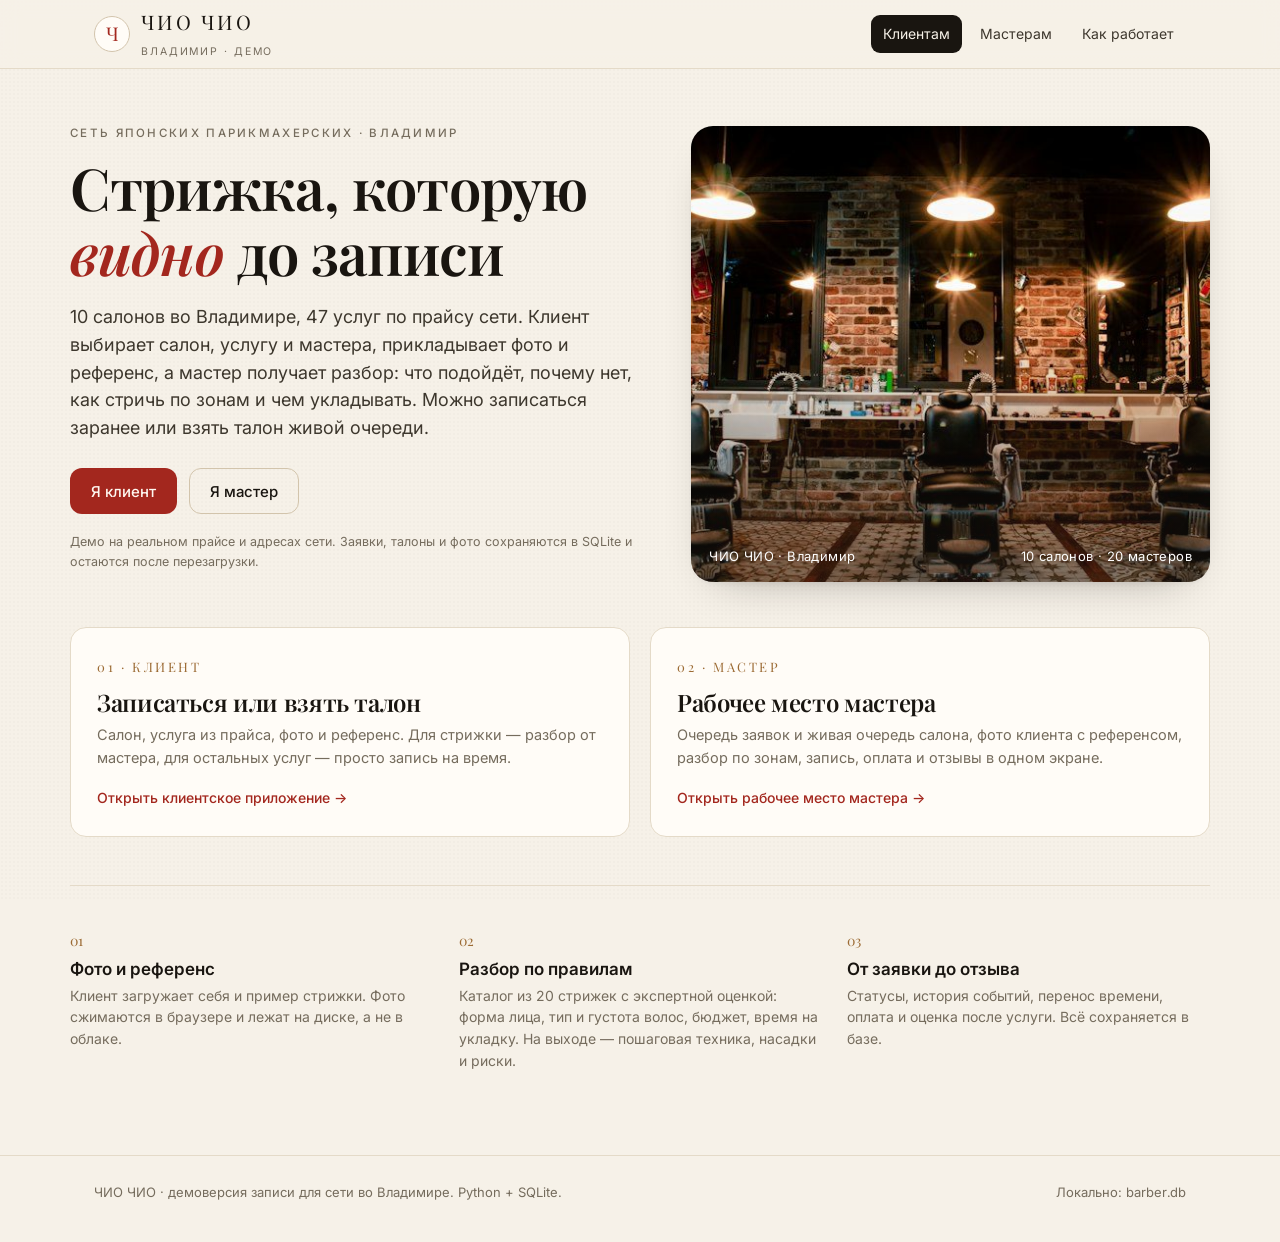
==== index.html @ 3b0bf1e8 "ЧИО ЧИО: статическое демо для GitHub Pages" ====
<!DOCTYPE html>
<html lang="ru">
<head>
<meta charset="utf-8">
<meta name="viewport" content="width=device-width, initial-scale=1">
<title>ЧИО ЧИО Владимир — запись и разбор стрижки</title>
<link rel="preconnect" href="https://fonts.googleapis.com">
<link rel="preconnect" href="https://fonts.gstatic.com" crossorigin>
<link href="https://fonts.googleapis.com/css2?family=Inter:wght@300;400;500;600&family=Playfair+Display:ital,wght@0,500;0,600;1,500&display=swap" rel="stylesheet">
<link rel="stylesheet" href="/app.css">
</head>
<body>

<header class="topbar">
  <div class="wrap topbar-in">
    <a class="brand" href="/">
      <span class="brand-mark">Ч</span>
      <span>
        <span class="brand-name">ЧИО ЧИО</span><br>
        <span class="brand-sub">Владимир · демо</span>
      </span>
    </a>
    <nav class="nav">
      <a href="/" class="active">Клиентам</a>
      <a href="/master.html">Мастерам</a>
      <a href="#how">Как работает</a>
    </nav>
  </div>
</header>

<main>
  <section class="wrap hero">
    <div class="hero-grid">
      <div>
        <div class="eyebrow">сеть японских парикмахерских · Владимир</div>
        <h1>Стрижка, которую <em>видно</em> до записи</h1>
        <p class="lead">10 салонов во Владимире, 47 услуг по прайсу сети. Клиент выбирает салон,
          услугу и мастера, прикладывает фото и референс, а мастер получает разбор: что подойдёт,
          почему нет, как стричь по зонам и чем укладывать. Можно записаться заранее или взять
          талон живой очереди.</p>
        <div class="row" style="margin-top:26px">
          <a class="btn btn-primary" href="/client.html">Я клиент</a>
          <a class="btn btn-ghost" href="/master.html">Я мастер</a>
        </div>
        <p class="tiny muted" style="margin-top:18px">Демо на реальном прайсе и адресах сети. Заявки, талоны
          и фото сохраняются в SQLite и остаются после перезагрузки.</p>
      </div>
      <figure class="hero-figure" style="margin:0">
        <img src="/img/hero_salon.jpg" alt="Зал барбершопа">
        <figcaption class="hero-caption"><span>ЧИО ЧИО · Владимир</span><span>10 салонов · 20 мастеров</span></figcaption>
      </figure>
    </div>

    <div class="role-grid" style="margin-top:44px">
      <a class="role-card" href="/client.html">
        <span class="num">01 · КЛИЕНТ</span>
        <h3>Записаться или взять талон</h3>
        <p>Салон, услуга из прайса, фото и референс. Для стрижки — разбор от мастера,
          для остальных услуг — просто запись на время.</p>
        <span class="go">Открыть клиентское приложение →</span>
      </a>
      <a class="role-card" href="/master.html">
        <span class="num">02 · МАСТЕР</span>
        <h3>Рабочее место мастера</h3>
        <p>Очередь заявок и живая очередь салона, фото клиента с референсом, разбор по зонам,
          запись, оплата и отзывы в одном экране.</p>
        <span class="go">Открыть рабочее место мастера →</span>
      </a>
    </div>

    <div class="feature-row" id="how">
      <div class="feature">
        <div class="idx">01</div>
        <h4>Фото и референс</h4>
        <p>Клиент загружает себя и пример стрижки. Фото сжимаются в браузере и лежат на диске,
          а не в облаке.</p>
      </div>
      <div class="feature">
        <div class="idx">02</div>
        <h4>Разбор по правилам</h4>
        <p>Каталог из 20 стрижек с экспертной оценкой: форма лица, тип и густота волос, бюджет,
          время на укладку. На выходе — пошаговая техника, насадки и риски.</p>
      </div>
      <div class="feature">
        <div class="idx">03</div>
        <h4>От заявки до отзыва</h4>
        <p>Статусы, история событий, перенос времени, оплата и оценка после услуги. Всё сохраняется
          в базе.</p>
      </div>
    </div>
  </section>
</main>

<footer class="site">
  <div class="wrap row between">
    <span>ЧИО ЧИО · демоверсия записи для сети во Владимире. Python + SQLite.</span>
    <span>Локально: <span class="mono">barber.db</span></span>
  </div>
</footer>

</body>
</html>
---- app.css ----
/* ГРАНИ — общая дизайн-система демо: тёплая бумага, чернила, медь */

:root {
  --paper: #f6f1e8;
  --paper-2: #efe7d9;
  --surface: #fffcf7;
  --surface-2: #fbf6ed;
  --ink: #191510;
  --ink-2: #3d372d;
  --muted: #756c5d;
  --line: #e4dac8;
  --line-2: #d2c4ac;
  --copper: #a3271e;
  --copper-2: #c0392b;
  --copper-soft: #f8e5e2;
  --brass: #9c6b34;
  --ok: #2c6140;
  --ok-soft: #e3ede4;
  --warn: #7a5300;
  --warn-soft: #f6ebd3;
  --bad: #8a2e2a;
  --bad-soft: #f6e0dd;
  --shadow-sm: 0 1px 2px rgba(25, 21, 16, 0.05);
  --shadow: 0 2px 4px rgba(25, 21, 16, 0.04), 0 18px 44px -28px rgba(25, 21, 16, 0.45);
  --r: 16px;
  --r-sm: 10px;
  --font: "Inter", -apple-system, BlinkMacSystemFont, "Segoe UI", sans-serif;
  --display: "Playfair Display", Georgia, "Times New Roman", serif;
}

*, *::before, *::after { box-sizing: border-box; }

html { -webkit-text-size-adjust: 100%; }

body {
  margin: 0;
  background: var(--paper);
  color: var(--ink);
  font-family: var(--font);
  font-size: 16px;
  line-height: 1.55;
  -webkit-font-smoothing: antialiased;
}

body::before {
  content: "";
  position: fixed;
  inset: 0;
  pointer-events: none;
  z-index: 0;
  opacity: 0.5;
  background-image: radial-gradient(rgba(25, 21, 16, 0.035) 1px, transparent 1px);
  background-size: 4px 4px;
}

main, header, footer, aside { position: relative; z-index: 1; }

img { max-width: 100%; display: block; }

svg { width: 18px; height: 18px; flex: none; }

a { color: var(--copper); text-decoration-thickness: 1px; text-underline-offset: 3px; }

h1, h2, h3, h4 {
  font-family: var(--display);
  font-weight: 600;
  letter-spacing: -0.015em;
  line-height: 1.12;
  margin: 0 0 0.5em;
}

h1 { font-size: clamp(34px, 5vw, 58px); }
h2 { font-size: clamp(26px, 3vw, 34px); }
h3 { font-size: 21px; }
h4 { font-size: 17px; font-family: var(--font); font-weight: 600; letter-spacing: 0; }

p { margin: 0 0 1em; }

.lead { font-size: 18px; color: var(--ink-2); max-width: 56ch; }
.muted { color: var(--muted); }
.small { font-size: 14px; }
.tiny { font-size: 12.5px; }
.mono { font-variant-numeric: tabular-nums; }
.center { text-align: center; }
.nowrap { white-space: nowrap; }
.hidden { display: none !important; }

.wrap { width: 100%; max-width: 1140px; margin: 0 auto; padding: 0 24px; }
.stack > * + * { margin-top: 14px; }
.row { display: flex; gap: 12px; align-items: center; flex-wrap: wrap; }
.row.between { justify-content: space-between; }
.grow { flex: 1 1 auto; min-width: 0; }

/* ---------- верхняя панель ---------- */

.topbar {
  position: sticky;
  top: 0;
  z-index: 30;
  background: color-mix(in srgb, var(--paper) 88%, transparent);
  backdrop-filter: blur(10px);
  border-bottom: 1px solid var(--line);
}
.topbar-in { display: flex; align-items: center; gap: 18px; height: 68px; }

.brand { display: flex; align-items: center; gap: 11px; text-decoration: none; color: var(--ink); }
.brand-mark {
  width: 36px; height: 36px; border-radius: 50%;
  border: 1px solid var(--line-2);
  display: grid; place-items: center;
  font-family: var(--display); font-size: 19px; color: var(--copper);
  background: var(--surface);
}
.brand-name { font-family: var(--display); font-size: 20px; letter-spacing: 0.14em; }
.brand-sub { font-size: 10.5px; letter-spacing: 0.18em; text-transform: uppercase; color: var(--muted); }

.nav { margin-left: auto; display: flex; align-items: center; gap: 6px; }
.nav a, .nav button.navlink {
  font: inherit; font-size: 14px; color: var(--ink-2); text-decoration: none;
  padding: 8px 12px; border-radius: 9px; border: 0; background: none; cursor: pointer;
}
.nav a:hover, .nav button.navlink:hover { background: var(--paper-2); color: var(--ink); }
.nav a.active { background: var(--ink); color: var(--paper); }

/* ---------- кнопки ---------- */

.btn {
  --btn-bg: var(--ink);
  --btn-fg: var(--paper);
  display: inline-flex; align-items: center; justify-content: center; gap: 9px;
  min-height: 46px; padding: 0 20px;
  font: inherit; font-size: 15px; font-weight: 500;
  color: var(--btn-fg); background: var(--btn-bg);
  border: 1px solid transparent; border-radius: 12px;
  cursor: pointer; text-decoration: none;
  transition: transform 0.15s ease, box-shadow 0.2s ease, background 0.2s ease, opacity 0.2s;
  white-space: nowrap;
}
.btn:hover { transform: translateY(-1px); box-shadow: var(--shadow); }
.btn:active { transform: translateY(0); }
.btn:focus-visible, a:focus-visible, button:focus-visible, input:focus-visible,
select:focus-visible, textarea:focus-visible, [tabindex]:focus-visible {
  outline: 2px solid var(--copper);
  outline-offset: 2px;
}
.btn[disabled] { opacity: 0.45; cursor: not-allowed; transform: none; box-shadow: none; }
.btn svg { width: 18px; height: 18px; flex: none; }

.btn-primary { --btn-bg: var(--copper); --btn-fg: #fff8f1; }
.btn-primary:hover { --btn-bg: #7c3612; }
.btn-ghost { --btn-bg: transparent; --btn-fg: var(--ink); border-color: var(--line-2); }
.btn-ghost:hover { --btn-bg: var(--surface); }
.btn-soft { --btn-bg: var(--copper-soft); --btn-fg: var(--copper); }
.btn-danger { --btn-bg: var(--bad-soft); --btn-fg: var(--bad); }
.btn-sm { min-height: 38px; padding: 0 14px; font-size: 14px; border-radius: 10px; }
.btn-xs { min-height: 32px; padding: 0 11px; font-size: 13px; border-radius: 8px; }
.btn-block { width: 100%; }

/* ---------- бейджи и чипы ---------- */

.pill {
  display: inline-flex; align-items: center; gap: 7px;
  height: 28px; padding: 0 11px; border-radius: 999px;
  font-size: 12.5px; font-weight: 500; letter-spacing: 0.01em;
  background: var(--paper-2); color: var(--ink-2); border: 1px solid var(--line);
  white-space: nowrap;
}
.pill .dot { width: 6px; height: 6px; border-radius: 50%; background: currentColor; }
.pill-new { background: var(--copper-soft); color: var(--copper); border-color: #e7cbb2; }
.pill-in_work { background: var(--warn-soft); color: var(--warn); border-color: #e8d5a8; }
.pill-ready { background: var(--ok-soft); color: var(--ok); border-color: #c5d9c8; }
.pill-booked { background: var(--ink); color: var(--paper); border-color: var(--ink); }
.pill-done { background: #fff; color: var(--ok); border-color: #c5d9c8; }
.pill-declined { background: var(--bad-soft); color: var(--bad); border-color: #e3c0bc; }

.chip {
  display: inline-flex; align-items: center; gap: 6px;
  padding: 7px 12px; border-radius: 999px; font-size: 13px;
  background: var(--surface); border: 1px solid var(--line); color: var(--ink-2);
}
.chip b { font-weight: 600; color: var(--ink); }

.tag {
  display: inline-flex; align-items: center; gap: 6px;
  padding: 5px 10px; border-radius: 8px; font-size: 13px;
  background: var(--surface-2); border: 1px solid var(--line); color: var(--ink-2);
}

.eyebrow {
  font-size: 11.5px; letter-spacing: 0.2em; text-transform: uppercase;
  color: var(--muted); font-weight: 500; margin-bottom: 12px;
}

/* ---------- карточки ---------- */

.card {
  background: var(--surface);
  border: 1px solid var(--line);
  border-radius: var(--r);
  box-shadow: var(--shadow-sm);
}
.card-pad { padding: 22px; }
.card-head { padding: 18px 22px; border-bottom: 1px solid var(--line); display: flex; align-items: center; gap: 12px; }
.card-head h3 { margin: 0; font-size: 18px; }
.card-body { padding: 22px; }
.card-foot { padding: 16px 22px; border-top: 1px solid var(--line); background: var(--surface-2); border-radius: 0 0 var(--r) var(--r); }

.hairline { height: 1px; background: var(--line); border: 0; margin: 20px 0; }

/* ---------- формы ---------- */

.field { display: block; }
.field + .field { margin-top: 16px; }
.label { display: block; font-size: 13.5px; font-weight: 500; color: var(--ink-2); margin-bottom: 7px; }
.hint { font-size: 12.5px; color: var(--muted); margin-top: 6px; }

.input, .select, .textarea {
  width: 100%; font: inherit; font-size: 15px; color: var(--ink);
  background: #fff; border: 1px solid var(--line-2); border-radius: var(--r-sm);
  padding: 12px 13px; min-height: 46px;
  transition: border-color 0.15s, box-shadow 0.15s;
}
.input::placeholder, .textarea::placeholder { color: #a89e8d; }
.input:focus, .select:focus, .textarea:focus {
  border-color: var(--copper); box-shadow: 0 0 0 3px rgba(142, 63, 22, 0.12); outline: none;
}
.textarea { min-height: 96px; resize: vertical; line-height: 1.5; }
.select {
  appearance: none;
  background-image: url("data:image/svg+xml,%3Csvg xmlns='http://www.w3.org/2000/svg' width='12' height='8' viewBox='0 0 12 8'%3E%3Cpath d='M1 1l5 5 5-5' fill='none' stroke='%23756c5d' stroke-width='1.6' stroke-linecap='round'/%3E%3C/svg%3E");
  background-repeat: no-repeat; background-position: right 14px center; padding-right: 38px;
}
.grid-2 { display: grid; grid-template-columns: 1fr 1fr; gap: 16px; }
.grid-3 { display: grid; grid-template-columns: repeat(3, 1fr); gap: 16px; }

/* ---------- фото ---------- */

.photo {
  position: relative; overflow: hidden; border-radius: var(--r-sm);
  background: var(--paper-2); border: 1px solid var(--line);
}
.photo img { width: 100%; height: 100%; object-fit: cover; display: block; }
.photo-tag {
  position: absolute; left: 8px; bottom: 8px;
  background: rgba(25, 21, 16, 0.72); color: #fff;
  font-size: 11px; letter-spacing: 0.08em; text-transform: uppercase;
  padding: 4px 8px; border-radius: 6px; backdrop-filter: blur(4px);
}
.photo-del {
  position: absolute; right: 8px; top: 8px; width: 28px; height: 28px;
  border-radius: 50%; border: 0; background: rgba(25, 21, 16, 0.7); color: #fff;
  display: grid; place-items: center; cursor: pointer; font-size: 16px; line-height: 1;
}
.photo-del:hover { background: var(--bad); }

.dropzone {
  display: grid; place-items: center; text-align: center; gap: 6px;
  min-height: 168px; padding: 22px;
  border: 1.5px dashed var(--line-2); border-radius: var(--r);
  background: var(--surface-2); color: var(--muted); cursor: pointer;
  transition: border-color 0.15s, background 0.15s;
}
.dropzone:hover, .dropzone.over { border-color: var(--copper); background: var(--copper-soft); color: var(--copper); }
.dropzone strong { color: var(--ink-2); font-weight: 600; }

/* ---------- лендинг ---------- */

.hero { padding: 56px 0 40px; }
.hero-grid { display: grid; grid-template-columns: 1.05fr 0.95fr; gap: 48px; align-items: center; }
.hero h1 { margin-bottom: 18px; }
.hero h1 em { font-style: italic; color: var(--copper); }
.hero-figure { position: relative; border-radius: 22px; overflow: hidden; box-shadow: var(--shadow); aspect-ratio: 5 / 4.4; }
.hero-figure img { width: 100%; height: 100%; object-fit: cover; }
.hero-figure::after {
  content: ""; position: absolute; inset: 0;
  background: linear-gradient(180deg, rgba(25,21,16,0) 45%, rgba(25,21,16,0.55) 100%);
}
.hero-caption {
  position: absolute; bottom: 16px; left: 18px; right: 18px; z-index: 2;
  color: #fff; font-size: 13px; letter-spacing: 0.03em; display: flex; justify-content: space-between; gap: 12px;
}
.role-grid { display: grid; grid-template-columns: 1fr 1fr; gap: 20px; margin-top: 8px; }
.role-card {
  display: block; padding: 26px; text-decoration: none; color: inherit;
  background: var(--surface); border: 1px solid var(--line); border-radius: var(--r);
  transition: transform 0.2s, box-shadow 0.2s, border-color 0.2s;
}
.role-card:hover { transform: translateY(-3px); box-shadow: var(--shadow); border-color: var(--line-2); }
.role-card .num { font-family: var(--display); font-size: 13px; color: var(--brass); letter-spacing: 0.2em; }
.role-card h3 { margin: 10px 0 8px; font-size: 24px; }
.role-card p { color: var(--muted); font-size: 14.5px; margin-bottom: 16px; }
.role-card .go { display: inline-flex; align-items: center; gap: 8px; font-size: 14px; color: var(--copper); font-weight: 500; }

.feature-row { display: grid; grid-template-columns: repeat(3, 1fr); gap: 26px; padding: 44px 0; border-top: 1px solid var(--line); margin-top: 48px; }
.feature h4 { margin-bottom: 6px; }
.feature p { font-size: 14px; color: var(--muted); margin: 0; }
.feature .idx { font-family: var(--display); color: var(--brass); font-size: 14px; margin-bottom: 8px; }

footer.site { border-top: 1px solid var(--line); padding: 26px 0 40px; color: var(--muted); font-size: 13px; }

/* ---------- вход ---------- */

.auth { max-width: 460px; margin: 6vh auto 0; }
.auth h1 { font-size: 34px; }
.quick-list { display: grid; gap: 8px; margin-top: 14px; }
.quick-row {
  display: flex; align-items: center; gap: 10px; width: 100%; text-align: left;
  padding: 10px 12px; border-radius: 10px; border: 1px solid var(--line);
  background: var(--surface); cursor: pointer; font: inherit; font-size: 14px;
}
.quick-row:hover { border-color: var(--copper); background: var(--copper-soft); }
.avatar {
  width: 34px; height: 34px; border-radius: 50%; object-fit: cover;
  border: 1px solid var(--line); background: var(--paper-2); flex: none;
}
.avatar-lg { width: 46px; height: 46px; }
.avatar-letter { display: grid; place-items: center; color: var(--copper); font-size: 15px; }

/* ---------- список заявок ---------- */

.section-head { display: flex; align-items: flex-end; justify-content: space-between; gap: 16px; margin: 34px 0 16px; }
.section-head h2 { margin: 0; }

.req-list { display: grid; gap: 12px; }
.req-card {
  display: grid; grid-template-columns: 76px 1fr auto; gap: 16px; align-items: center;
  padding: 14px; background: var(--surface); border: 1px solid var(--line);
  border-radius: 14px; cursor: pointer; transition: border-color 0.15s, transform 0.15s, box-shadow 0.15s;
}
.req-card:hover { border-color: var(--line-2); transform: translateY(-1px); box-shadow: var(--shadow-sm); }
.req-thumb { width: 76px; height: 76px; border-radius: 10px; overflow: hidden; background: var(--paper-2); }
.req-thumb img { width: 100%; height: 100%; object-fit: cover; }
.req-main { min-width: 0; }
.req-main .title { font-weight: 600; font-size: 15.5px; display: flex; align-items: center; gap: 10px; flex-wrap: wrap; }
.req-main .meta { color: var(--muted); font-size: 13px; margin-top: 3px; display: flex; gap: 14px; flex-wrap: wrap; }
.req-main .req-meta { color: var(--muted); font-size: 13px; margin-top: 3px; display: flex; gap: 14px; flex-wrap: wrap; }
.req-side { text-align: right; display: grid; gap: 6px; justify-items: end; }

/* ---------- визард ---------- */

.wizard-head { display: flex; align-items: center; gap: 10px; margin-bottom: 22px; flex-wrap: wrap; }
.wstep { display: flex; align-items: center; gap: 8px; font-size: 13px; color: var(--muted); }
.wstep .n {
  width: 24px; height: 24px; border-radius: 50%; display: grid; place-items: center;
  border: 1px solid var(--line-2); font-size: 12px; background: var(--surface);
}
.wstep.active { color: var(--ink); }
.wstep.active .n { background: var(--ink); color: var(--paper); border-color: var(--ink); }
.wstep.done .n { background: var(--ok-soft); color: var(--ok); border-color: #c5d9c8; }
.wstep-sep { width: 26px; height: 1px; background: var(--line-2); }

.panel { background: var(--surface); border: 1px solid var(--line); border-radius: var(--r); padding: 26px; box-shadow: var(--shadow-sm); }
.panel h2 { font-size: 26px; margin-bottom: 6px; }
.panel > .lead { margin-bottom: 22px; font-size: 15px; }

.style-grid { display: grid; grid-template-columns: repeat(2, 1fr); gap: 12px; max-height: 430px; overflow: auto; padding-right: 4px; }
.style-card {
  text-align: left; padding: 14px 15px; border-radius: 12px; cursor: pointer;
  border: 1px solid var(--line); background: var(--surface); font: inherit;
  transition: border-color 0.15s, background 0.15s;
}
.style-card:hover { border-color: var(--line-2); background: var(--surface-2); }
.style-card.sel { border-color: var(--copper); background: var(--copper-soft); box-shadow: 0 0 0 3px rgba(142,63,22,0.08); }
.style-card .nm { font-weight: 600; font-size: 14.5px; display: flex; justify-content: space-between; gap: 8px; }
.style-card .tl { font-size: 12.5px; color: var(--muted); margin-top: 4px; line-height: 1.4; }
.style-card .pr { font-size: 12.5px; color: var(--copper); margin-top: 6px; white-space: nowrap; }

.photo-grid { display: grid; grid-template-columns: repeat(auto-fill, minmax(120px, 1fr)); gap: 10px; margin-top: 12px; }
.photo-grid .photo { aspect-ratio: 1 / 1.15; }

/* ---------- детальная заявка ---------- */

.detail-grid { display: grid; grid-template-columns: 1.55fr 1fr; gap: 22px; align-items: start; }
.hero-photos { display: grid; grid-template-columns: 1fr 1fr; gap: 12px; }
.hero-photos .photo { aspect-ratio: 4 / 4.6; }
.hero-photos .photo:only-child { grid-column: span 2; aspect-ratio: 16 / 10; }

.kv { display: grid; grid-template-columns: auto 1fr; gap: 8px 16px; font-size: 14px; }
.kv dt { color: var(--muted); }
.kv dd { margin: 0; }

.verdict {
  border-radius: 14px; padding: 18px 20px; border: 1px solid var(--line);
  background: var(--surface-2);
}
.verdict.ok { background: var(--ok-soft); border-color: #c5d9c8; }
.verdict.warn { background: var(--warn-soft); border-color: #e8d5a8; }
.verdict.bad { background: var(--bad-soft); border-color: #e3c0bc; }
.verdict .vt { display: flex; align-items: center; gap: 10px; font-weight: 600; font-size: 15px; margin-bottom: 6px; }
.verdict .vs { font-size: 14px; color: var(--ink-2); }
.score { display: flex; align-items: center; gap: 10px; margin-top: 12px; }
.score-bar { flex: 1; height: 6px; border-radius: 3px; background: rgba(25,21,16,0.1); overflow: hidden; }
.score-bar i { display: block; height: 100%; background: var(--copper); border-radius: 3px; }
.verdict.ok .score-bar i { background: var(--ok); }
.verdict.warn .score-bar i { background: var(--brass); }
.verdict.bad .score-bar i { background: var(--bad); }

.checks { display: grid; gap: 8px; }
.check {
  display: grid; grid-template-columns: 18px 1fr; gap: 10px; padding: 10px 12px;
  border-radius: 10px; background: var(--surface); border: 1px solid var(--line); font-size: 13.5px;
}
.check .mark { width: 18px; height: 18px; border-radius: 50%; display: grid; place-items: center; font-size: 10px; color: #fff; margin-top: 1px; }
.check.ok .mark { background: var(--ok); }
.check.warn .mark { background: var(--brass); }
.check.bad .mark { background: var(--bad); }
.check b { display: block; font-weight: 600; margin-bottom: 2px; font-size: 13px; }

.steps { counter-reset: s; display: grid; gap: 0; }
.step {
  position: relative; display: grid; grid-template-columns: 34px 1fr; gap: 14px;
  padding: 14px 0; border-bottom: 1px dashed var(--line);
}
.step:last-child { border-bottom: 0; }
.step .n {
  counter-increment: s; width: 28px; height: 28px; border-radius: 50%;
  border: 1px solid var(--line-2); display: grid; place-items: center;
  font-family: var(--display); font-size: 13px; color: var(--copper); background: var(--surface);
}
.step .zone { font-weight: 600; font-size: 14.5px; margin-bottom: 3px; }
.step .text { font-size: 14px; color: var(--ink-2); }

.meta-grid { display: grid; grid-template-columns: repeat(3, 1fr); gap: 10px; }
.meta {
  padding: 12px 14px; border-radius: 10px; background: var(--surface);
  border: 1px solid var(--line);
}
.meta .k { font-size: 11.5px; text-transform: uppercase; letter-spacing: 0.1em; color: var(--muted); }
.meta .v { font-size: 16px; font-weight: 600; margin-top: 3px; font-variant-numeric: tabular-nums; }

.list-tick { list-style: none; padding: 0; margin: 0; display: grid; gap: 8px; }
.list-tick li { position: relative; padding-left: 22px; font-size: 14px; color: var(--ink-2); }
.list-tick li::before {
  content: ""; position: absolute; left: 4px; top: 8px; width: 6px; height: 6px;
  border-radius: 50%; background: var(--brass);
}

.alt-card {
  display: grid; grid-template-columns: 1fr auto; gap: 12px; align-items: center;
  padding: 14px 16px; border-radius: 12px; border: 1px dashed var(--line-2); background: var(--surface-2);
}
.alt-card .an { font-family: var(--display); font-size: 18px; }
.alt-card .aw { font-size: 13px; color: var(--muted); }

.master-note {
  border-left: 3px solid var(--brass); padding: 4px 0 4px 14px;
  font-size: 14.5px; color: var(--ink-2); font-style: italic;
}

.timeline { display: grid; gap: 0; }
.tl-item { display: grid; grid-template-columns: 14px 1fr; gap: 12px; padding-bottom: 14px; position: relative; }
.tl-item::before {
  content: ""; position: absolute; left: 6px; top: 14px; bottom: 0; width: 1px; background: var(--line);
}
.tl-item:last-child::before { display: none; }
.tl-dot { width: 13px; height: 13px; border-radius: 50%; border: 2px solid var(--copper); background: var(--paper); margin-top: 2px; }
.tl-text { font-size: 13.5px; }
.tl-at { font-size: 12px; color: var(--muted); }

/* ---------- приложение мастера ---------- */

.shell { display: grid; grid-template-columns: 248px 1fr; min-height: 100vh; }
.shell > * { min-width: 0; }
.side {
  border-right: 1px solid var(--line); background: var(--surface-2);
  padding: 22px 16px; display: flex; flex-direction: column; gap: 18px;
  position: sticky; top: 0; height: 100vh; overflow: auto;
}
.side .brand { padding: 0 6px 4px; }
.side-nav { display: grid; gap: 3px; }
.side-nav button, .side-nav a {
  display: flex; align-items: center; gap: 10px; width: 100%;
  padding: 10px 12px; border-radius: 10px; border: 0; background: none;
  font: inherit; font-size: 14px; color: var(--ink-2); text-align: left; cursor: pointer; text-decoration: none;
}
.side-nav button:hover, .side-nav a:hover { background: var(--paper-2); }
.side-nav .active { background: var(--ink); color: var(--paper); }
.side-nav .cnt { margin-left: auto; font-size: 12px; opacity: 0.7; }
.side-foot { margin-top: auto; font-size: 12px; color: var(--muted); display: grid; gap: 8px; }

.master-select { width: 100%; font-size: 13.5px; padding: 9px 30px 9px 11px; min-height: 40px; }

.master-main { padding: 26px 30px 60px; max-width: 1180px; width: 100%; }
.page-head { display: flex; align-items: flex-end; justify-content: space-between; gap: 18px; margin-bottom: 20px; flex-wrap: wrap; }
.page-head h1 { font-size: 30px; margin: 0 0 4px; }
.page-head .sub { color: var(--muted); font-size: 14px; }

.stat-row { display: grid; grid-template-columns: repeat(4, 1fr); gap: 12px; margin-bottom: 22px; }
.stat {
  padding: 14px 16px; border-radius: 12px; background: var(--surface);
  border: 1px solid var(--line);
}
.stat .k { font-size: 11.5px; text-transform: uppercase; letter-spacing: 0.1em; color: var(--muted); }
.stat .v { font-family: var(--display); font-size: 26px; margin-top: 2px; }
.stat.alert { border-color: #e7cbb2; background: var(--copper-soft); }

.tabs { display: flex; gap: 4px; margin-bottom: 14px; flex-wrap: wrap; }
.tab {
  padding: 7px 13px; border-radius: 999px; border: 1px solid var(--line);
  background: var(--surface); font: inherit; font-size: 13px; color: var(--ink-2); cursor: pointer;
}
.tab.active { background: var(--ink); color: var(--paper); border-color: var(--ink); }

.queue { display: grid; gap: 10px; }
.qrow {
  display: grid; grid-template-columns: 58px 1fr auto auto; gap: 16px; align-items: center;
  padding: 12px 14px; border-radius: 12px; background: var(--surface);
  border: 1px solid var(--line); cursor: pointer; transition: border-color 0.15s, box-shadow 0.15s;
}
.qrow:hover { border-color: var(--line-2); box-shadow: var(--shadow-sm); }
.qrow .ph { width: 58px; height: 58px; border-radius: 9px; overflow: hidden; background: var(--paper-2); }
.qrow .ph img { width: 100%; height: 100%; object-fit: cover; }
.qrow .who { font-weight: 600; font-size: 14.5px; }
.qrow .what { font-size: 13px; color: var(--muted); margin-top: 2px; }
.qrow .qside { display: flex; align-items: center; gap: 12px; justify-content: flex-end; }
.qrow .when { font-size: 12.5px; color: var(--muted); text-align: right; white-space: nowrap; }

.detail-col { display: grid; gap: 18px; }

.editor .field + .field { margin-top: 14px; }
.editor-row { display: grid; grid-template-columns: repeat(3, 1fr); gap: 12px; }

.step-edit { display: grid; grid-template-columns: 26px 1fr auto; gap: 8px; align-items: start; margin-bottom: 8px; }
.step-edit .n { font-family: var(--display); color: var(--copper); font-size: 13px; padding-top: 10px; text-align: center; }
.step-edit .textarea { min-height: 62px; font-size: 13.5px; }

.bar-list { display: grid; gap: 10px; }
.bar-row { display: grid; grid-template-columns: 150px 1fr 32px; gap: 10px; align-items: center; font-size: 13.5px; }
.bar { height: 8px; border-radius: 4px; background: var(--paper-2); overflow: hidden; }
.bar i { display: block; height: 100%; background: var(--copper); border-radius: 4px; }

.table { width: 100%; border-collapse: collapse; font-size: 14px; }
.table th {
  text-align: left; font-weight: 500; font-size: 11.5px; text-transform: uppercase;
  letter-spacing: 0.1em; color: var(--muted); padding: 0 12px 10px; border-bottom: 1px solid var(--line);
}
.table td { padding: 12px; border-bottom: 1px solid var(--line); }
.table tr:last-child td { border-bottom: 0; }

/* ---------- модалка, лайтбокс, тост ---------- */

.modal-back {
  position: fixed; inset: 0; z-index: 60; background: rgba(25, 21, 16, 0.55);
  display: grid; place-items: center; padding: 20px; animation: fade 0.18s ease;
}
.modal {
  width: min(520px, 100%); background: var(--surface); border-radius: 18px;
  padding: 24px; box-shadow: var(--shadow); animation: rise 0.22s ease;
}
.modal h3 { margin-bottom: 6px; }

.lightbox { position: fixed; inset: 0; z-index: 70; background: rgba(15, 12, 8, 0.9); display: grid; place-items: center; padding: 30px; }
.lightbox img { max-width: 100%; max-height: 90vh; border-radius: 10px; }

.toast {
  position: fixed; left: 50%; bottom: 26px; transform: translateX(-50%);
  z-index: 80; background: var(--ink); color: var(--paper);
  padding: 12px 18px; border-radius: 12px; font-size: 14px;
  box-shadow: var(--shadow); animation: rise 0.2s ease;
}
.toast.err { background: var(--bad); }

.stars { display: inline-flex; gap: 4px; }
.star { width: 34px; height: 34px; border: 0; background: none; cursor: pointer; color: var(--line-2); font-size: 26px; line-height: 1; padding: 0; }
.star.on { color: var(--brass); }

@keyframes fade { from { opacity: 0; } to { opacity: 1; } }
@keyframes rise { from { opacity: 0; transform: translateY(8px); } to { opacity: 1; transform: none; } }
.view { animation: fade 0.18s ease; }

@media (max-width: 400px) {
  .nav a, .nav button.navlink { font-size: 11.5px; padding: 6px 4px; }
  .brand-name { font-size: 16px; }
}

@media (prefers-reduced-motion: reduce) {
  *, *::before, *::after { animation-duration: 0.001ms !important; transition-duration: 0.001ms !important; }
}

/* ---------- адаптив ---------- */

@media (max-width: 1000px) {
  .hero-grid { grid-template-columns: 1fr; gap: 28px; }
  .hero { padding: 34px 0 24px; }
  .detail-grid { grid-template-columns: 1fr; }
  .feature-row { grid-template-columns: 1fr; gap: 18px; }
  .shell { grid-template-columns: 1fr; }
  .side {
    position: static; height: auto; border-right: 0; border-bottom: 1px solid var(--line);
    flex-direction: row; align-items: center; gap: 12px; overflow-x: auto; padding: 12px 16px;
  }
  .side .brand-sub, .side-foot { display: none; }
  .side-nav { display: flex; gap: 4px; }
  .side-nav button, .side-nav a { white-space: nowrap; padding: 8px 11px; }
  .master-main { padding: 20px 18px 50px; }
}

@media (max-width: 720px) {
  .wrap { padding: 0 16px; }
  .topbar-in { height: auto; min-height: 58px; flex-wrap: wrap; padding: 9px 0; row-gap: 2px; }
  .brand-sub { display: none; }
  .nav { width: 100%; margin-left: 0; justify-content: space-between; gap: 2px; }
  .nav a, .nav button.navlink { padding: 6px 7px; font-size: 12.5px; }
  .side { flex-wrap: nowrap; }
  .side .brand { display: none; }
  .master-select { flex: none; width: 150px; max-width: 150px; }
  .side a[href="/client"] { display: none; }
  .qrow .pill { justify-self: start; }
  #queue-search { max-width: none !important; width: 100%; }
  .role-grid { grid-template-columns: 1fr; }
  .grid-2, .grid-3 { grid-template-columns: 1fr; }
  .stat-row { grid-template-columns: 1fr 1fr; }
  .meta-grid { grid-template-columns: 1fr 1fr; }
  .req-card { grid-template-columns: 62px 1fr; }
  .req-side { grid-column: 1 / -1; justify-items: start; text-align: left; }
  .qrow { grid-template-columns: 50px 1fr; }
  .qrow .qside { grid-column: 2; justify-content: flex-start; gap: 10px; }
  .style-grid { grid-template-columns: 1fr; max-height: none; }
  .hero-photos { grid-template-columns: 1fr 1fr; }
  .panel { padding: 18px; }
  .brand-name { font-size: 17px; }
  .wizard-head { gap: 6px; }
  .wstep span.lbl { display: none; }
}
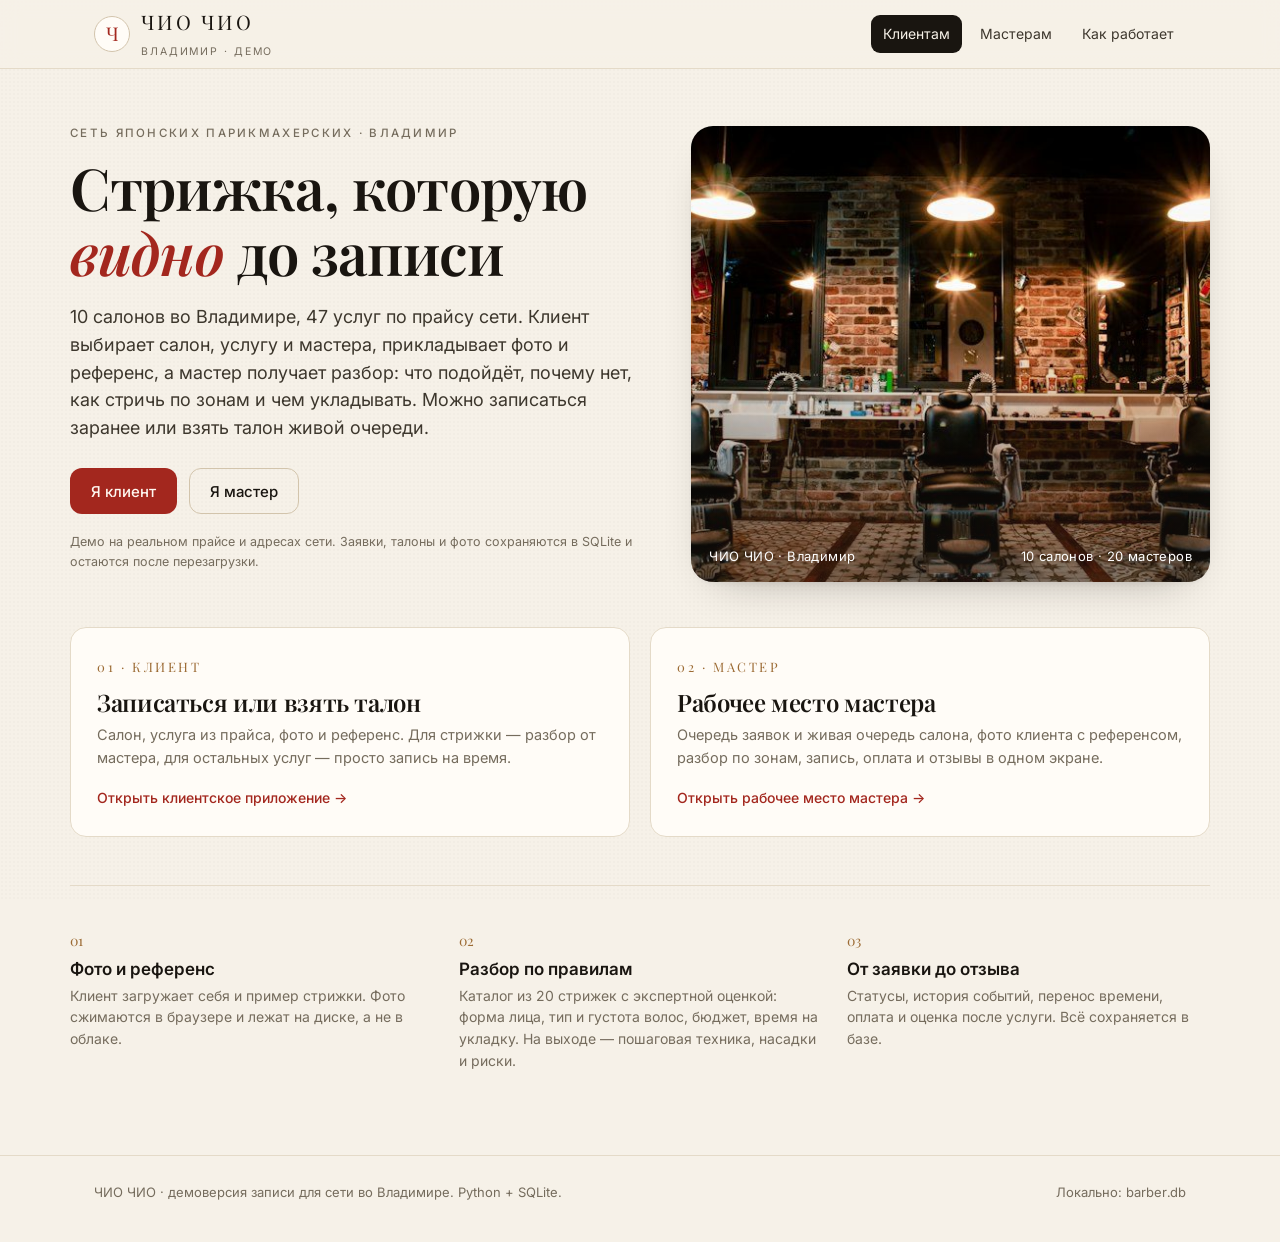
==== commit d763e553: "Относительные пути, блок отзывов о мастерах" ====
--- a/index.html
+++ b/index.html
@@ -2,18 +2,19 @@
 <html lang="ru">
 <head>
 <meta charset="utf-8">
+<link rel="icon" href="data:,">
 <meta name="viewport" content="width=device-width, initial-scale=1">
 <title>ЧИО ЧИО Владимир — запись и разбор стрижки</title>
 <link rel="preconnect" href="https://fonts.googleapis.com">
 <link rel="preconnect" href="https://fonts.gstatic.com" crossorigin>
 <link href="https://fonts.googleapis.com/css2?family=Inter:wght@300;400;500;600&family=Playfair+Display:ital,wght@0,500;0,600;1,500&display=swap" rel="stylesheet">
-<link rel="stylesheet" href="/app.css">
+<link rel="stylesheet" href="./app.css">
 </head>
 <body>
 
 <header class="topbar">
   <div class="wrap topbar-in">
-    <a class="brand" href="/">
+    <a class="brand" href="./index.html">
       <span class="brand-mark">Ч</span>
       <span>
         <span class="brand-name">ЧИО ЧИО</span><br>
@@ -21,8 +22,8 @@
       </span>
     </a>
     <nav class="nav">
-      <a href="/" class="active">Клиентам</a>
-      <a href="/master.html">Мастерам</a>
+      <a href="./index.html" class="active">Клиентам</a>
+      <a href="./master.html">Мастерам</a>
       <a href="#how">Как работает</a>
     </nav>
   </div>
@@ -39,27 +40,27 @@
           почему нет, как стричь по зонам и чем укладывать. Можно записаться заранее или взять
           талон живой очереди.</p>
         <div class="row" style="margin-top:26px">
-          <a class="btn btn-primary" href="/client.html">Я клиент</a>
-          <a class="btn btn-ghost" href="/master.html">Я мастер</a>
+          <a class="btn btn-primary" href="./client.html">Я клиент</a>
+          <a class="btn btn-ghost" href="./master.html">Я мастер</a>
         </div>
         <p class="tiny muted" style="margin-top:18px">Демо на реальном прайсе и адресах сети. Заявки, талоны
           и фото сохраняются в SQLite и остаются после перезагрузки.</p>
       </div>
       <figure class="hero-figure" style="margin:0">
-        <img src="/img/hero_salon.jpg" alt="Зал барбершопа">
+        <img src="./img/hero_salon.jpg" alt="Зал барбершопа">
         <figcaption class="hero-caption"><span>ЧИО ЧИО · Владимир</span><span>10 салонов · 20 мастеров</span></figcaption>
       </figure>
     </div>
 
     <div class="role-grid" style="margin-top:44px">
-      <a class="role-card" href="/client.html">
+      <a class="role-card" href="./client.html">
         <span class="num">01 · КЛИЕНТ</span>
         <h3>Записаться или взять талон</h3>
         <p>Салон, услуга из прайса, фото и референс. Для стрижки — разбор от мастера,
           для остальных услуг — просто запись на время.</p>
         <span class="go">Открыть клиентское приложение →</span>
       </a>
-      <a class="role-card" href="/master.html">
+      <a class="role-card" href="./master.html">
         <span class="num">02 · МАСТЕР</span>
         <h3>Рабочее место мастера</h3>
         <p>Очередь заявок и живая очередь салона, фото клиента с референсом, разбор по зонам,
--- a/app.css
+++ b/app.css
@@ -604,7 +604,7 @@
   .side { flex-wrap: nowrap; }
   .side .brand { display: none; }
   .master-select { flex: none; width: 150px; max-width: 150px; }
-  .side a[href="/client"] { display: none; }
+  .side a[href="./client.html"] { display: none; }
   .qrow .pill { justify-self: start; }
   #queue-search { max-width: none !important; width: 100%; }
   .role-grid { grid-template-columns: 1fr; }
